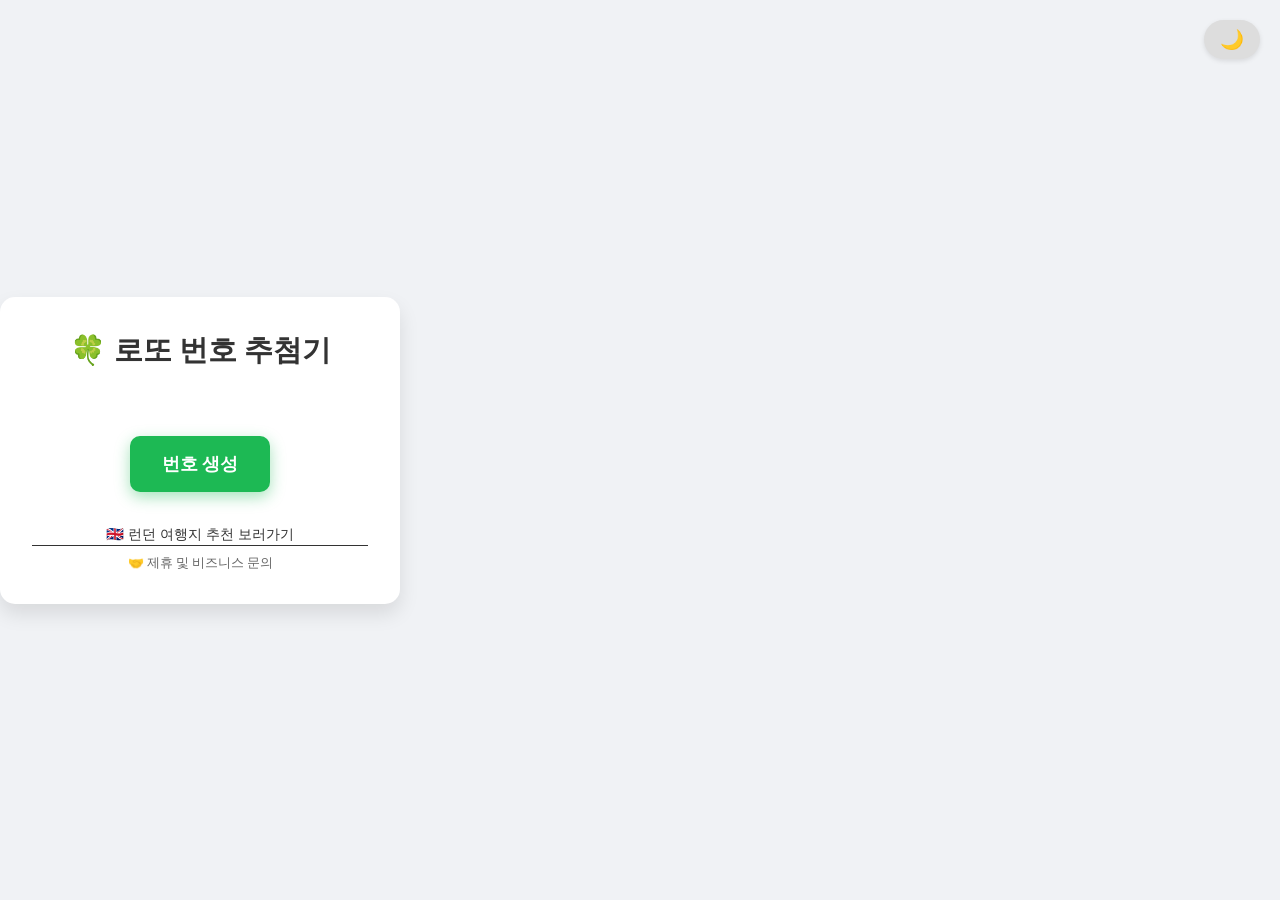
==== index.html @ eec8bd76 "Add Disqus comment sections to all pages" ====
<!DOCTYPE html>
<html lang="ko">
<head>
  <meta charset="UTF-8">
  <meta name="viewport" content="width=device-width, initial-scale=1.0">
  <title>로또 번호 추첨기</title>
  <link rel="stylesheet" href="style.css">
</head>
<body>
  <div class="theme-toggle">
    <button id="theme-btn">🌙</button>
  </div>
  <div class="container">
    <h1><span id="icon">🍀</span> 로또 번호 추첨기</h1>
    <div class="numbers"></div>
    <button id="generate">번호 생성</button>
    <div style="margin-top: 2rem; display: flex; flex-direction: column; gap: 0.5rem;">
      <a href="london.html" style="color: var(--text-color); text-decoration: none; font-size: 0.9rem; border-bottom: 1px solid var(--text-color);">🇬🇧 런던 여행지 추천 보러가기</a>
      <a href="contact.html" style="color: #666; text-decoration: none; font-size: 0.8rem;">🤝 제휴 및 비즈니스 문의</a>
    </div>
  </div>

  <div id="disqus_thread" style="max-width: 600px; margin: 2rem auto; padding: 0 1rem;"></div>
  <script>
      (function() {
      var d = document, s = d.createElement('script');
      s.src = 'https://productbuilder-week1.disqus.com/embed.js';
      s.setAttribute('data-timestamp', +new Date());
      (d.head || d.body).appendChild(s);
      })();
  </script>
  <noscript>Please enable JavaScript to view the <a href="https://disqus.com/?ref_noscript">comments powered by Disqus.</a></noscript>

  <script src="main.js"></script>
</body>
</html>
---- style.css ----
@import url('https://fonts.googleapis.com/css2?family=Poppins:wght@400;600&display=swap');

:root {
  --background-color: #f0f2f5;
  --container-bg: #ffffff;
  --primary-color: #1DB954;
  --text-color: #333;
  --shadow-color: rgba(0, 0, 0, 0.1);
  --glow-color: rgba(29, 185, 84, 0.4);
  --toggle-btn-bg: #ddd;
}

body.dark-mode {
  --background-color: #121212;
  --container-bg: #1e1e1e;
  --text-color: #e0e0e0;
  --shadow-color: rgba(0, 0, 0, 0.5);
  --glow-color: rgba(29, 185, 84, 0.2);
  --toggle-btn-bg: #333;
}

* {
  box-sizing: border-box;
  margin: 0;
  padding: 0;
  transition: background-color 0.3s ease, color 0.3s ease;
}

body {
  font-family: 'Poppins', sans-serif;
  background-color: var(--background-color);
  color: var(--text-color);
  display: flex;
  justify-content: center;
  align-items: center;
  min-height: 100vh;
}

.theme-toggle {
  position: absolute;
  top: 20px;
  right: 20px;
}

#theme-btn {
  background-color: var(--toggle-btn-bg);
  border: none;
  padding: 0.5rem 1rem;
  border-radius: 20px;
  cursor: pointer;
  font-size: 1.2rem;
  box-shadow: 0 2px 5px var(--shadow-color);
  transition: transform 0.2s ease;
}

#theme-btn:active {
  transform: scale(0.9);
}

.container {
  background-color: var(--container-bg);
  padding: 2rem;
  border-radius: 15px;
  box-shadow: 0 10px 20px var(--shadow-color);
  text-align: center;
  max-width: 400px;
  width: 90%;
}

h1 {
  margin-bottom: 2rem;
  font-weight: 600;
  font-size: 1.8rem;
  display: flex;
  align-items: center;
  justify-content: center;
}

#icon {
  display: inline-block;
  margin-right: 0.5rem;
  animation: spin 2s linear infinite;
}

.numbers {
  display: flex;
  justify-content: center;
  flex-wrap: wrap;
  gap: 1rem;
  margin-bottom: 2rem;
}

.number {
  background-color: var(--primary-color);
  color: #fff;
  width: 50px;
  height: 50px;
  border-radius: 50%;
  display: flex;
  justify-content: center;
  align-items: center;
  font-size: 1.5rem;
  font-weight: 600;
  box-shadow: 0 4px 8px var(--shadow-color);
  transform: scale(0);
  animation: pop-in 0.5s forwards;
}

.number:nth-child(1) { animation-delay: 0.1s; }
.number:nth-child(2) { animation-delay: 0.2s; }
.number:nth-child(3) { animation-delay: 0.3s; }
.number:nth-child(4) { animation-delay: 0.4s; }
.number:nth-child(5) { animation-delay: 0.5s; }
.number:nth-child(6) { animation-delay: 0.6s; }

#generate {
  background-color: var(--primary-color);
  color: #fff;
  border: none;
  padding: 1rem 2rem;
  border-radius: 10px;
  font-size: 1.1rem;
  font-weight: 600;
  cursor: pointer;
  box-shadow: 0 5px 15px var(--glow-color);
  transition: all 0.3s ease;
}

#generate:hover {
  transform: translateY(-3px);
  box-shadow: 0 8px 25px var(--glow-color);
}

@keyframes spin {
  from { transform: rotate(0deg); }
  to { transform: rotate(360deg); }
}

@keyframes pop-in {
  to {
    transform: scale(1);
  }
}
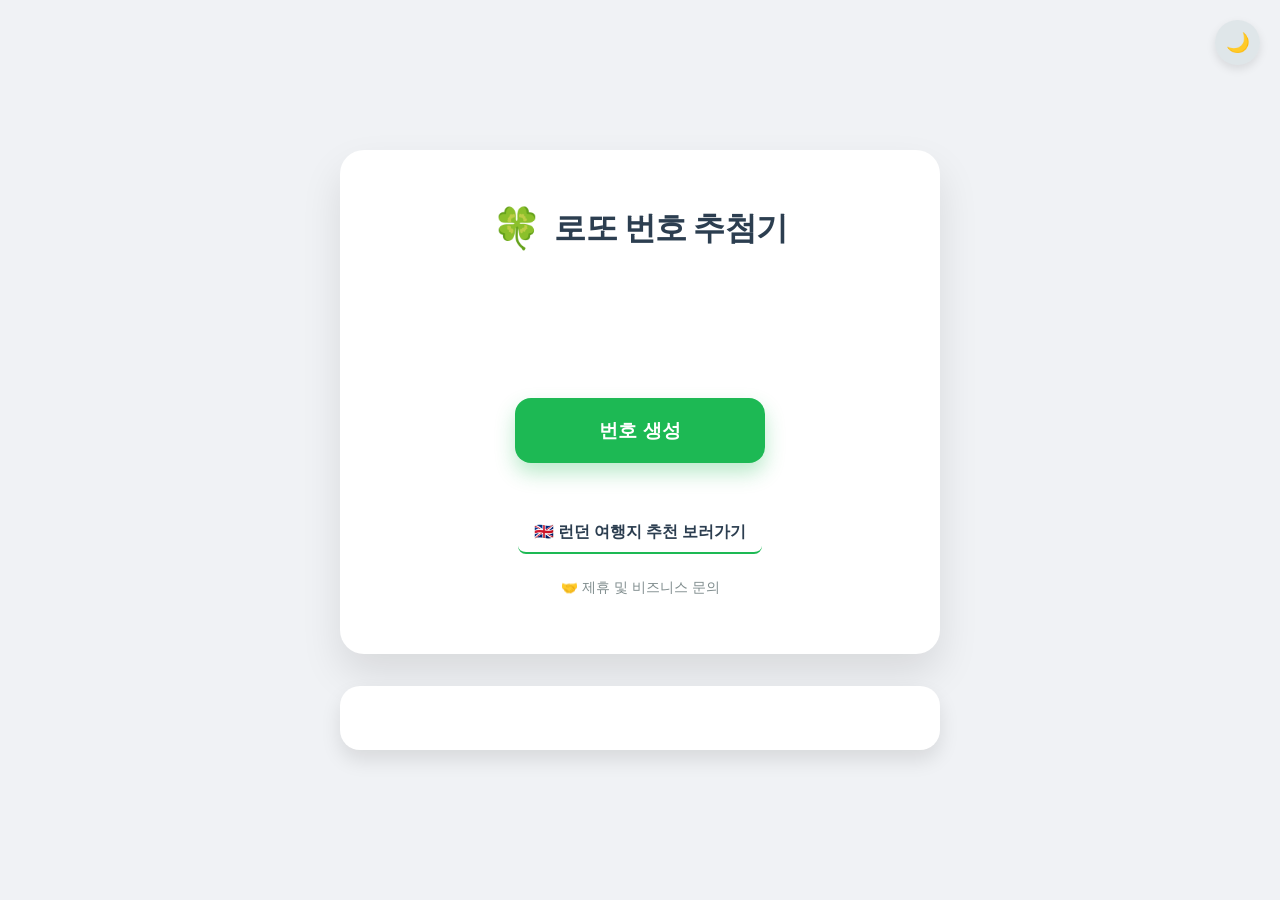
==== commit 9bcbce36: "feat: 런던 여행지 추천 및 문의 페이지 디자인 고도화 및 댓글 기능 추가" ====
--- a/index.html
+++ b/index.html
@@ -10,21 +10,34 @@
   <div class="theme-toggle">
     <button id="theme-btn">🌙</button>
   </div>
-  <div class="container">
-    <h1><span id="icon">🍀</span> 로또 번호 추첨기</h1>
-    <div class="numbers"></div>
-    <button id="generate">번호 생성</button>
-    <div style="margin-top: 2rem; display: flex; flex-direction: column; gap: 0.5rem;">
-      <a href="london.html" style="color: var(--text-color); text-decoration: none; font-size: 0.9rem; border-bottom: 1px solid var(--text-color);">🇬🇧 런던 여행지 추천 보러가기</a>
-      <a href="contact.html" style="color: #666; text-decoration: none; font-size: 0.8rem;">🤝 제휴 및 비즈니스 문의</a>
+  
+  <div class="main-wrapper">
+    <div class="container">
+      <h1><span id="icon">🍀</span> 로또 번호 추첨기</h1>
+      <div class="numbers"></div>
+      <button id="generate">번호 생성</button>
+      <div class="links">
+        <a href="london.html" class="link-item main-link">🇬🇧 런던 여행지 추천 보러가기</a>
+        <a href="contact.html" class="link-item sub-link">🤝 제휴 및 비즈니스 문의</a>
+      </div>
     </div>
+
+    <div id="disqus_thread"></div>
   </div>
 
-  <div id="disqus_thread" style="max-width: 600px; margin: 2rem auto; padding: 0 1rem;"></div>
   <script>
-      (function() {
+      /**
+      *  RECOMMENDED CONFIGURATION VARIABLES: EDIT AND UNCOMMENT THE SECTION BELOW TO INSERT DYNAMIC VALUES FROM YOUR PLATFORM OR CMS.
+      *  LEARN WHY DEFINING THESE VARIABLES IS IMPORTANT: https://disqus.com/admin/universalcode/#configuration-variables    */
+      /*
+      var disqus_config = function () {
+      this.page.url = PAGE_URL;  // Replace PAGE_URL with your page's canonical URL variable
+      this.page.identifier = PAGE_IDENTIFIER; // Replace PAGE_IDENTIFIER with your page's unique identifier variable
+      };
+      */
+      (function() { // DON'T EDIT BELOW THIS LINE
       var d = document, s = d.createElement('script');
-      s.src = 'https://productbuilder-week1.disqus.com/embed.js';
+      s.src = 'https://lee-syiuzyfgs9.disqus.com/embed.js';
       s.setAttribute('data-timestamp', +new Date());
       (d.head || d.body).appendChild(s);
       })();
--- a/style.css
+++ b/style.css
@@ -1,143 +1,218 @@
-@import url('https://fonts.googleapis.com/css2?family=Poppins:wght@400;600&display=swap');
+@import url('https://fonts.googleapis.com/css2?family=Poppins:wght@400;600;700&display=swap');
 
 :root {
   --background-color: #f0f2f5;
   --container-bg: #ffffff;
   --primary-color: #1DB954;
-  --text-color: #333;
+  --primary-hover: #179e46;
+  --text-color: #2c3e50;
+  --text-light: #7f8c8d;
   --shadow-color: rgba(0, 0, 0, 0.1);
-  --glow-color: rgba(29, 185, 84, 0.4);
-  --toggle-btn-bg: #ddd;
+  --glow-color: rgba(29, 185, 84, 0.3);
+  --toggle-btn-bg: #dfe6e9;
+  --white: #ffffff;
 }
 
 body.dark-mode {
-  --background-color: #121212;
-  --container-bg: #1e1e1e;
-  --text-color: #e0e0e0;
-  --shadow-color: rgba(0, 0, 0, 0.5);
-  --glow-color: rgba(29, 185, 84, 0.2);
-  --toggle-btn-bg: #333;
+  --background-color: #1a1a2e;
+  --container-bg: #16213e;
+  --text-color: #e9ecef;
+  --text-light: #adb5bd;
+  --shadow-color: rgba(0, 0, 0, 0.4);
+  --glow-color: rgba(29, 185, 84, 0.15);
+  --toggle-btn-bg: #0f3460;
+  --white: #1a1a2e;
 }
 
 * {
   box-sizing: border-box;
   margin: 0;
   padding: 0;
-  transition: background-color 0.3s ease, color 0.3s ease;
+  transition: all 0.3s ease;
 }
 
 body {
   font-family: 'Poppins', sans-serif;
   background-color: var(--background-color);
   color: var(--text-color);
-  display: flex;
-  justify-content: center;
-  align-items: center;
   min-height: 100vh;
+  display: flex;
+  justify-content: center;
+  align-items: center;
+  padding: 2rem 1rem;
 }
 
 .theme-toggle {
-  position: absolute;
+  position: fixed;
   top: 20px;
   right: 20px;
+  z-index: 100;
 }
 
 #theme-btn {
   background-color: var(--toggle-btn-bg);
   border: none;
-  padding: 0.5rem 1rem;
-  border-radius: 20px;
+  width: 45px;
+  height: 45px;
+  border-radius: 50%;
   cursor: pointer;
   font-size: 1.2rem;
-  box-shadow: 0 2px 5px var(--shadow-color);
-  transition: transform 0.2s ease;
-}
-
-#theme-btn:active {
-  transform: scale(0.9);
+  box-shadow: 0 4px 10px var(--shadow-color);
+  display: flex;
+  justify-content: center;
+  align-items: center;
+}
+
+#theme-btn:hover {
+  transform: rotate(15deg) scale(1.1);
+}
+
+.main-wrapper {
+  max-width: 600px;
+  width: 100%;
+  display: flex;
+  flex-direction: column;
+  gap: 2rem;
 }
 
 .container {
   background-color: var(--container-bg);
-  padding: 2rem;
-  border-radius: 15px;
-  box-shadow: 0 10px 20px var(--shadow-color);
+  padding: 3rem 2rem;
+  border-radius: 24px;
+  box-shadow: 0 20px 40px var(--shadow-color);
   text-align: center;
-  max-width: 400px;
-  width: 90%;
+  width: 100%;
 }
 
 h1 {
-  margin-bottom: 2rem;
-  font-weight: 600;
-  font-size: 1.8rem;
-  display: flex;
-  align-items: center;
-  justify-content: center;
+  margin-bottom: 2.5rem;
+  font-weight: 700;
+  font-size: 2rem;
+  display: flex;
+  align-items: center;
+  justify-content: center;
+  letter-spacing: -0.5px;
 }
 
 #icon {
   display: inline-block;
-  margin-right: 0.5rem;
-  animation: spin 2s linear infinite;
+  margin-right: 0.8rem;
+  font-size: 2.5rem;
+  animation: float 3s ease-in-out infinite;
+}
+
+@keyframes float {
+  0%, 100% { transform: translateY(0) rotate(0); }
+  50% { transform: translateY(-10px) rotate(10deg); }
 }
 
 .numbers {
   display: flex;
   justify-content: center;
   flex-wrap: wrap;
-  gap: 1rem;
-  margin-bottom: 2rem;
+  gap: 0.8rem;
+  margin-bottom: 2.5rem;
+  min-height: 60px;
 }
 
 .number {
-  background-color: var(--primary-color);
+  background: linear-gradient(135deg, var(--primary-color), var(--primary-hover));
   color: #fff;
-  width: 50px;
-  height: 50px;
+  width: 55px;
+  height: 55px;
   border-radius: 50%;
   display: flex;
   justify-content: center;
   align-items: center;
-  font-size: 1.5rem;
-  font-weight: 600;
-  box-shadow: 0 4px 8px var(--shadow-color);
+  font-size: 1.4rem;
+  font-weight: 700;
+  box-shadow: 0 6px 12px var(--glow-color);
   transform: scale(0);
-  animation: pop-in 0.5s forwards;
-}
-
-.number:nth-child(1) { animation-delay: 0.1s; }
-.number:nth-child(2) { animation-delay: 0.2s; }
-.number:nth-child(3) { animation-delay: 0.3s; }
-.number:nth-child(4) { animation-delay: 0.4s; }
-.number:nth-child(5) { animation-delay: 0.5s; }
-.number:nth-child(6) { animation-delay: 0.6s; }
+  animation: pop-in 0.5s cubic-bezier(0.175, 0.885, 0.32, 1.275) forwards;
+}
+
+@keyframes pop-in {
+  to { transform: scale(1); }
+}
 
 #generate {
   background-color: var(--primary-color);
   color: #fff;
   border: none;
-  padding: 1rem 2rem;
-  border-radius: 10px;
-  font-size: 1.1rem;
+  padding: 1.2rem 2.5rem;
+  border-radius: 16px;
+  font-size: 1.2rem;
+  font-weight: 700;
+  cursor: pointer;
+  box-shadow: 0 10px 20px var(--glow-color);
+  width: 100%;
+  max-width: 250px;
+}
+
+#generate:hover {
+  background-color: var(--primary-hover);
+  transform: translateY(-5px);
+  box-shadow: 0 15px 30px var(--glow-color);
+}
+
+#generate:active {
+  transform: translateY(-2px);
+}
+
+.links {
+  margin-top: 3rem;
+  display: flex;
+  flex-direction: column;
+  gap: 1rem;
+  align-items: center;
+}
+
+.link-item {
+  text-decoration: none;
+  transition: all 0.2s ease;
+  padding: 0.5rem 1rem;
+  border-radius: 8px;
+}
+
+.main-link {
+  color: var(--text-color);
   font-weight: 600;
-  cursor: pointer;
-  box-shadow: 0 5px 15px var(--glow-color);
-  transition: all 0.3s ease;
-}
-
-#generate:hover {
-  transform: translateY(-3px);
-  box-shadow: 0 8px 25px var(--glow-color);
-}
-
-@keyframes spin {
-  from { transform: rotate(0deg); }
-  to { transform: rotate(360deg); }
-}
-
-@keyframes pop-in {
-  to {
-    transform: scale(1);
+  font-size: 1rem;
+  border-bottom: 2px solid var(--primary-color);
+}
+
+.main-link:hover {
+  background-color: var(--glow-color);
+  transform: scale(1.05);
+}
+
+.sub-link {
+  color: var(--text-light);
+  font-size: 0.85rem;
+}
+
+.sub-link:hover {
+  color: var(--text-color);
+}
+
+#disqus_thread {
+  background-color: var(--container-bg);
+  padding: 2rem;
+  border-radius: 20px;
+  box-shadow: 0 10px 20px var(--shadow-color);
+  width: 100%;
+}
+
+@media (max-width: 480px) {
+  .container {
+    padding: 2rem 1.5rem;
   }
-}
+  h1 {
+    font-size: 1.6rem;
+  }
+  .number {
+    width: 45px;
+    height: 45px;
+    font-size: 1.2rem;
+  }
+}
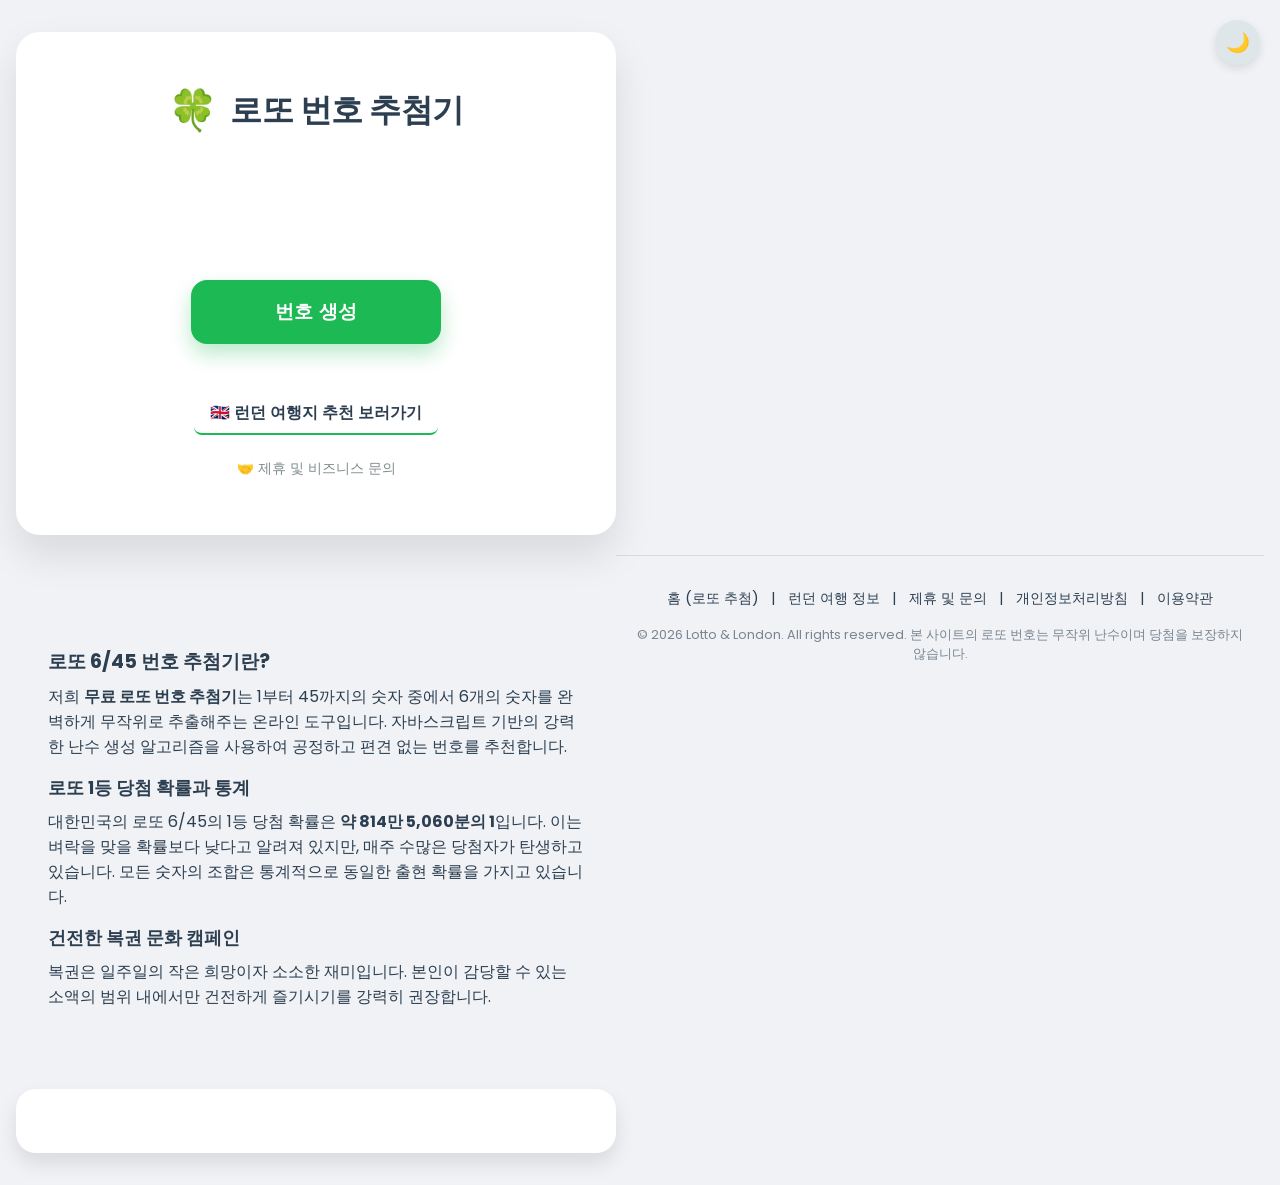
==== commit 2f4873b4: "feat: 구글 애드센스 고품질 사이트 가이드라인 적용 (SEO 콘텐츠, 푸터, 약관 추가)" ====
--- a/index.html
+++ b/index.html
@@ -5,6 +5,9 @@
   <meta name="viewport" content="width=device-width, initial-scale=1.0">
   <title>로또 번호 추첨기</title>
   <link rel="stylesheet" href="style.css">
+  <meta name="google-adsense-account" content="ca-pub-3058543287466008">
+  <script async src="https://pagead2.googlesyndication.com/pagead/js/adsbygoogle.js?client=ca-pub-3058543287466008"
+     crossorigin="anonymous"></script>
 </head>
 <body>
   <div class="theme-toggle">
@@ -20,6 +23,15 @@
         <a href="london.html" class="link-item main-link">🇬🇧 런던 여행지 추천 보러가기</a>
         <a href="contact.html" class="link-item sub-link">🤝 제휴 및 비즈니스 문의</a>
       </div>
+    </div>
+
+    <div class="seo-content" style="text-align: left; background: var(--card-bg); padding: 2rem; border-radius: 10px; margin-top: 2rem;">
+      <h2 style="margin-top: 1rem; margin-bottom: 0.5rem; font-size: 1.2rem;">로또 6/45 번호 추첨기란?</h2>
+      <p style="margin-bottom: 1rem;">저희 <strong>무료 로또 번호 추첨기</strong>는 1부터 45까지의 숫자 중에서 6개의 숫자를 완벽하게 무작위로 추출해주는 온라인 도구입니다. 자바스크립트 기반의 강력한 난수 생성 알고리즘을 사용하여 공정하고 편견 없는 번호를 추천합니다.</p>
+      <h3 style="margin-top: 1rem; margin-bottom: 0.5rem; font-size: 1.1rem;">로또 1등 당첨 확률과 통계</h3>
+      <p style="margin-bottom: 1rem;">대한민국의 로또 6/45의 1등 당첨 확률은 <strong>약 814만 5,060분의 1</strong>입니다. 이는 벼락을 맞을 확률보다 낮다고 알려져 있지만, 매주 수많은 당첨자가 탄생하고 있습니다. 모든 숫자의 조합은 통계적으로 동일한 출현 확률을 가지고 있습니다.</p>
+      <h3 style="margin-top: 1rem; margin-bottom: 0.5rem; font-size: 1.1rem;">건전한 복권 문화 캠페인</h3>
+      <p style="margin-bottom: 1rem;">복권은 일주일의 작은 희망이자 소소한 재미입니다. 본인이 감당할 수 있는 소액의 범위 내에서만 건전하게 즐기시기를 강력히 권장합니다.</p>
     </div>
 
     <div id="disqus_thread"></div>
@@ -44,6 +56,17 @@
   </script>
   <noscript>Please enable JavaScript to view the <a href="https://disqus.com/?ref_noscript">comments powered by Disqus.</a></noscript>
 
+  <footer class="site-footer" style="text-align: center; padding: 2rem 1rem; margin-top: 4rem; border-top: 1px solid rgba(128,128,128,0.2); font-size: 0.9rem;">
+    <div class="footer-links" style="margin-bottom: 1rem;">
+      <a href="index.html" style="color: inherit; text-decoration: none; margin: 0 0.5rem;">홈 (로또 추첨)</a> | 
+      <a href="london.html" style="color: inherit; text-decoration: none; margin: 0 0.5rem;">런던 여행 정보</a> | 
+      <a href="contact.html" style="color: inherit; text-decoration: none; margin: 0 0.5rem;">제휴 및 문의</a> | 
+      <a href="privacy.html" style="color: inherit; text-decoration: none; margin: 0 0.5rem;">개인정보처리방침</a> | 
+      <a href="terms.html" style="color: inherit; text-decoration: none; margin: 0 0.5rem;">이용약관</a>
+    </div>
+    <p class="copyright" style="opacity: 0.6; font-size: 0.8rem; line-height: 1.5;">© 2026 Lotto & London. All rights reserved. 본 사이트의 로또 번호는 무작위 난수이며 당첨을 보장하지 않습니다.</p>
+  </footer>
+
   <script src="main.js"></script>
 </body>
 </html>
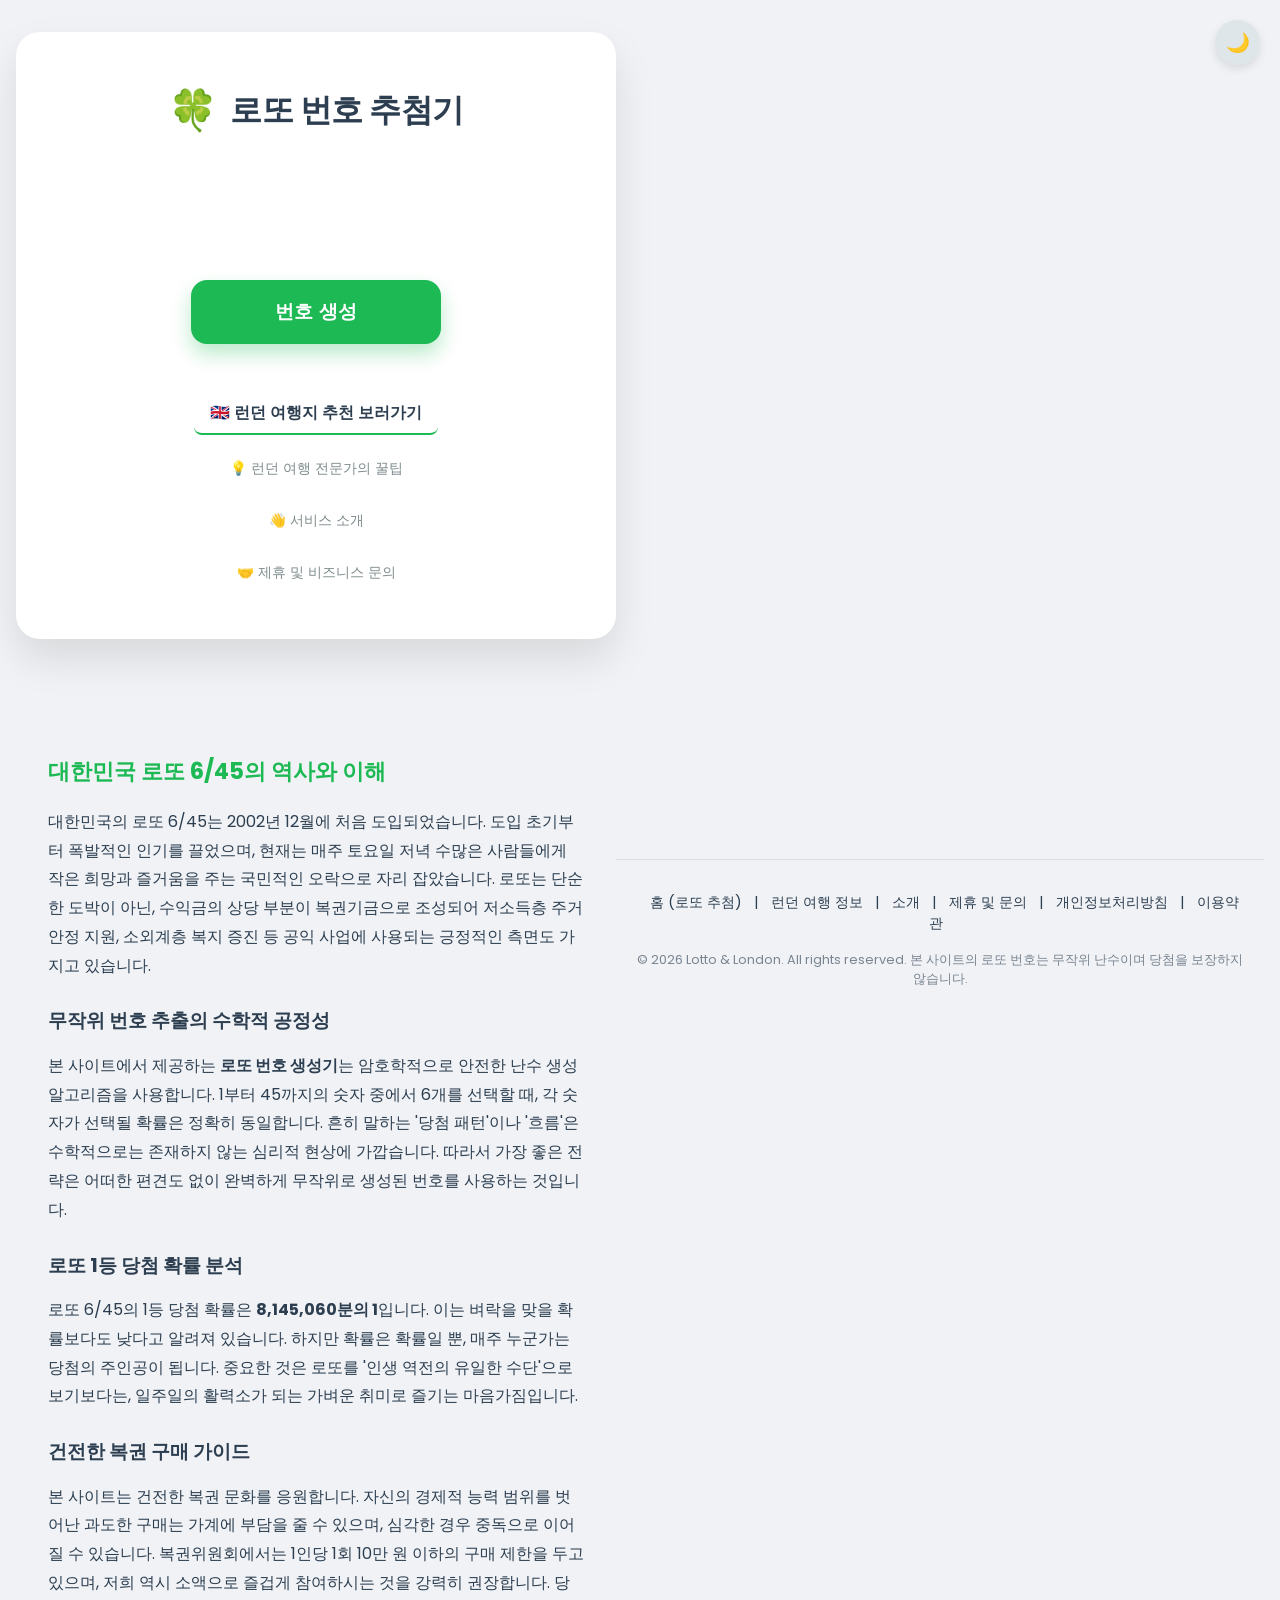
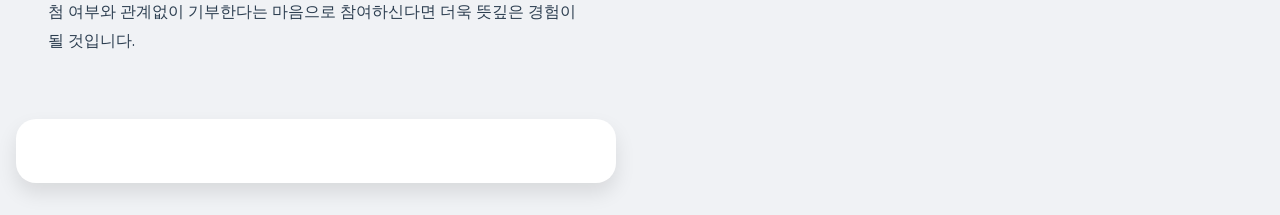
==== commit 010ac93d: "feat: 애드센스 승인을 위한 대대적 개편 (정적 HTML 최적화, 소개 페이지 및 여행 팁 아티클 추가)" ====
--- a/index.html
+++ b/index.html
@@ -21,17 +21,24 @@
       <button id="generate">번호 생성</button>
       <div class="links">
         <a href="london.html" class="link-item main-link">🇬🇧 런던 여행지 추천 보러가기</a>
+        <a href="london-tips.html" class="link-item sub-link">💡 런던 여행 전문가의 꿀팁</a>
+        <a href="about.html" class="link-item sub-link">👋 서비스 소개</a>
         <a href="contact.html" class="link-item sub-link">🤝 제휴 및 비즈니스 문의</a>
       </div>
     </div>
 
-    <div class="seo-content" style="text-align: left; background: var(--card-bg); padding: 2rem; border-radius: 10px; margin-top: 2rem;">
-      <h2 style="margin-top: 1rem; margin-bottom: 0.5rem; font-size: 1.2rem;">로또 6/45 번호 추첨기란?</h2>
-      <p style="margin-bottom: 1rem;">저희 <strong>무료 로또 번호 추첨기</strong>는 1부터 45까지의 숫자 중에서 6개의 숫자를 완벽하게 무작위로 추출해주는 온라인 도구입니다. 자바스크립트 기반의 강력한 난수 생성 알고리즘을 사용하여 공정하고 편견 없는 번호를 추천합니다.</p>
-      <h3 style="margin-top: 1rem; margin-bottom: 0.5rem; font-size: 1.1rem;">로또 1등 당첨 확률과 통계</h3>
-      <p style="margin-bottom: 1rem;">대한민국의 로또 6/45의 1등 당첨 확률은 <strong>약 814만 5,060분의 1</strong>입니다. 이는 벼락을 맞을 확률보다 낮다고 알려져 있지만, 매주 수많은 당첨자가 탄생하고 있습니다. 모든 숫자의 조합은 통계적으로 동일한 출현 확률을 가지고 있습니다.</p>
-      <h3 style="margin-top: 1rem; margin-bottom: 0.5rem; font-size: 1.1rem;">건전한 복권 문화 캠페인</h3>
-      <p style="margin-bottom: 1rem;">복권은 일주일의 작은 희망이자 소소한 재미입니다. 본인이 감당할 수 있는 소액의 범위 내에서만 건전하게 즐기시기를 강력히 권장합니다.</p>
+    <div class="seo-content" style="text-align: left; background: var(--card-bg); padding: 2rem; border-radius: 10px; margin-top: 2rem; line-height: 1.8;">
+      <h2 style="margin-top: 1rem; margin-bottom: 1rem; font-size: 1.4rem; color: var(--primary-color);">대한민국 로또 6/45의 역사와 이해</h2>
+      <p style="margin-bottom: 1.5rem;">대한민국의 로또 6/45는 2002년 12월에 처음 도입되었습니다. 도입 초기부터 폭발적인 인기를 끌었으며, 현재는 매주 토요일 저녁 수많은 사람들에게 작은 희망과 즐거움을 주는 국민적인 오락으로 자리 잡았습니다. 로또는 단순한 도박이 아닌, 수익금의 상당 부분이 복권기금으로 조성되어 저소득층 주거 안정 지원, 소외계층 복지 증진 등 공익 사업에 사용되는 긍정적인 측면도 가지고 있습니다.</p>
+      
+      <h3 style="margin-top: 1.5rem; margin-bottom: 0.8rem; font-size: 1.2rem;">무작위 번호 추출의 수학적 공정성</h3>
+      <p style="margin-bottom: 1.5rem;">본 사이트에서 제공하는 <strong>로또 번호 생성기</strong>는 암호학적으로 안전한 난수 생성 알고리즘을 사용합니다. 1부터 45까지의 숫자 중에서 6개를 선택할 때, 각 숫자가 선택될 확률은 정확히 동일합니다. 흔히 말하는 '당첨 패턴'이나 '흐름'은 수학적으로는 존재하지 않는 심리적 현상에 가깝습니다. 따라서 가장 좋은 전략은 어떠한 편견도 없이 완벽하게 무작위로 생성된 번호를 사용하는 것입니다.</p>
+      
+      <h3 style="margin-top: 1.5rem; margin-bottom: 0.8rem; font-size: 1.2rem;">로또 1등 당첨 확률 분석</h3>
+      <p style="margin-bottom: 1.5rem;">로또 6/45의 1등 당첨 확률은 <strong>8,145,060분의 1</strong>입니다. 이는 벼락을 맞을 확률보다도 낮다고 알려져 있습니다. 하지만 확률은 확률일 뿐, 매주 누군가는 당첨의 주인공이 됩니다. 중요한 것은 로또를 '인생 역전의 유일한 수단'으로 보기보다는, 일주일의 활력소가 되는 가벼운 취미로 즐기는 마음가짐입니다.</p>
+      
+      <h3 style="margin-top: 1.5rem; margin-bottom: 0.8rem; font-size: 1.2rem;">건전한 복권 구매 가이드</h3>
+      <p>본 사이트는 건전한 복권 문화를 응원합니다. 자신의 경제적 능력 범위를 벗어난 과도한 구매는 가계에 부담을 줄 수 있으며, 심각한 경우 중독으로 이어질 수 있습니다. 복권위원회에서는 1인당 1회 10만 원 이하의 구매 제한을 두고 있으며, 저희 역시 소액으로 즐겁게 참여하시는 것을 강력히 권장합니다. 당첨 여부와 관계없이 기부한다는 마음으로 참여하신다면 더욱 뜻깊은 경험이 될 것입니다.</p>
     </div>
 
     <div id="disqus_thread"></div>
@@ -60,6 +67,7 @@
     <div class="footer-links" style="margin-bottom: 1rem;">
       <a href="index.html" style="color: inherit; text-decoration: none; margin: 0 0.5rem;">홈 (로또 추첨)</a> | 
       <a href="london.html" style="color: inherit; text-decoration: none; margin: 0 0.5rem;">런던 여행 정보</a> | 
+      <a href="about.html" style="color: inherit; text-decoration: none; margin: 0 0.5rem;">소개</a> | 
       <a href="contact.html" style="color: inherit; text-decoration: none; margin: 0 0.5rem;">제휴 및 문의</a> | 
       <a href="privacy.html" style="color: inherit; text-decoration: none; margin: 0 0.5rem;">개인정보처리방침</a> | 
       <a href="terms.html" style="color: inherit; text-decoration: none; margin: 0 0.5rem;">이용약관</a>
--- a/style.css
+++ b/style.css
@@ -108,9 +108,9 @@
 
 .numbers {
   display: flex;
-  justify-content: center;
-  flex-wrap: wrap;
-  gap: 0.8rem;
+  flex-direction: column;
+  align-items: center;
+  gap: 0.5rem;
   margin-bottom: 2.5rem;
   min-height: 60px;
 }
